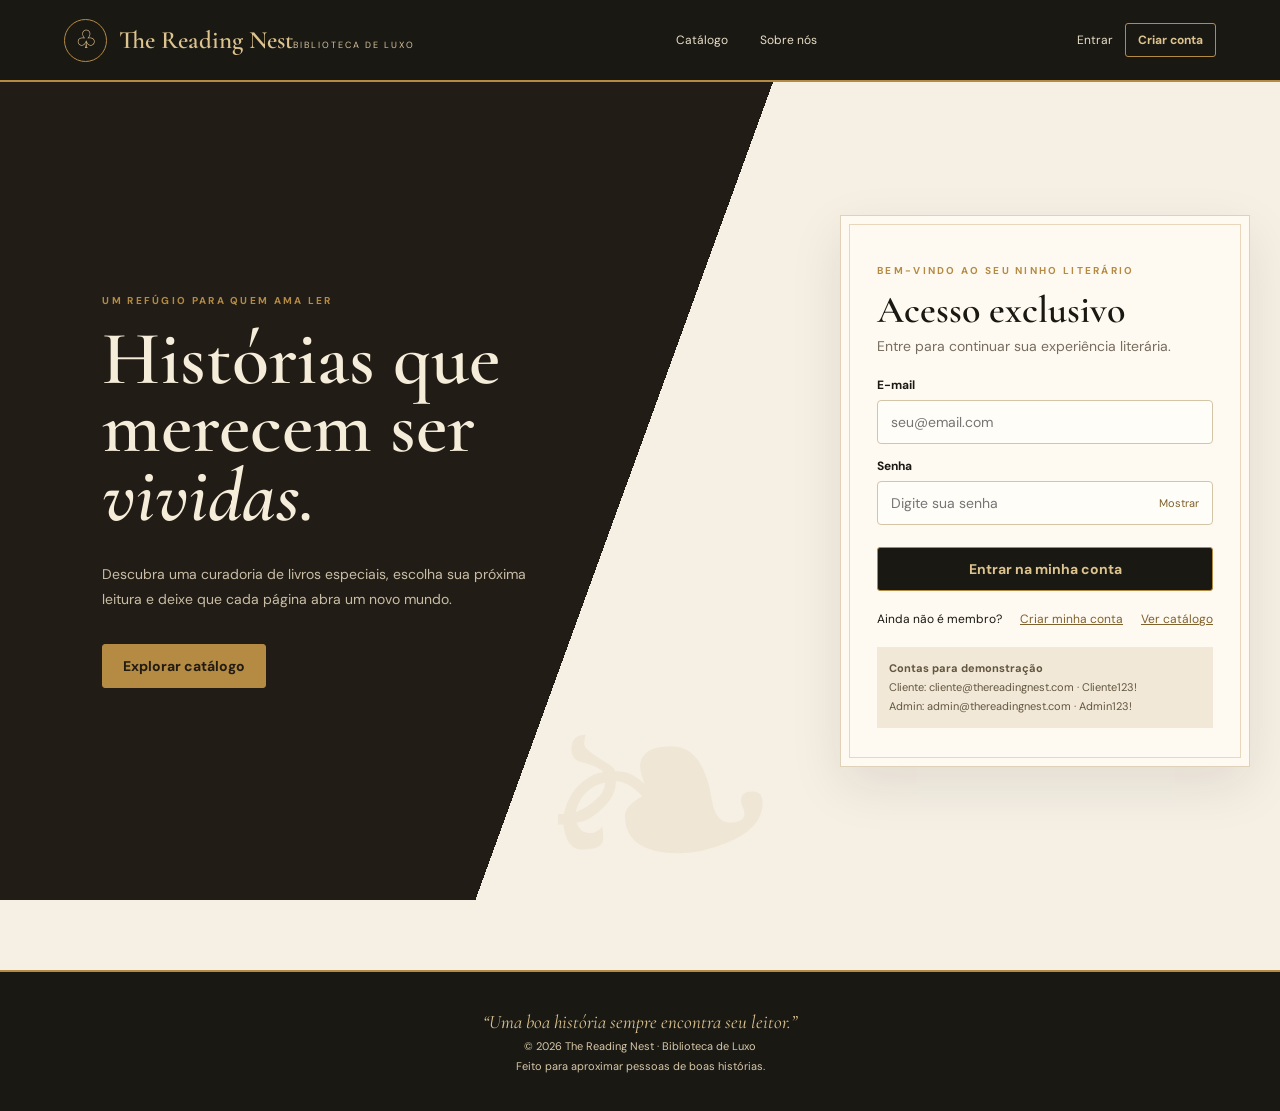
==== admin.html @ 0375adce "Front inicial do projeto" ====
<!doctype html>
<html lang="pt-BR">

<head>
    <meta charset="utf-8">
    <meta name="viewport" content="width=device-width,initial-scale=1">
    <title>Painel administrativo | The Reading Nest</title>
    <link rel="preconnect" href="https://fonts.googleapis.com">
    <link
        href="https://fonts.googleapis.com/css2?family=Cormorant+Garamond:wght@400;500;600;700&family=DM+Sans:wght@400;500;600;700&display=swap"
        rel="stylesheet">
    <link rel="stylesheet" href="css/style.css">
</head>

<body data-page="admin">
    <div id="app"></div>
    <script src="js/data.js"></script>
    <script src="js/app.js"></script>
</body>

</html>
---- css/style.css ----
:root{--ink:#191813;--ink2:#29261f;--paper:#f5efe4;--paper2:#fffaf1;--gold:#b58b43;--gold2:#ddc38e;--line:#dfd2b8;--muted:#766d60;--green:#52735b;--red:#a34d43;--shadow:0 18px 50px #30251518;--serif:'Cormorant Garamond',Georgia,serif;--sans:'DM Sans',Arial,sans-serif}*{box-sizing:border-box}html{scroll-behavior:smooth}body{margin:0;background:var(--paper);color:var(--ink);font-family:var(--sans);font-size:14px}a{color:inherit}button,input,select,textarea{font:inherit}button{cursor:pointer}.hidden{display:none!important}.muted{color:var(--muted)}.eyebrow{font-size:10px;letter-spacing:2.3px;text-transform:uppercase;color:var(--gold);font-weight:700}.serif{font-family:var(--serif)}.topbar{height:82px;background:var(--ink);color:#f7edda;display:flex;align-items:center;justify-content:space-between;padding:0 clamp(18px,5vw,76px);border-bottom:2px solid var(--gold);position:sticky;top:0;z-index:20}.brand{display:flex;align-items:center;gap:12px;text-decoration:none;color:var(--gold2)}.brand-mark{width:43px;height:43px;border:1px solid var(--gold);border-radius:50%;display:grid;place-items:center;font-family:var(--serif);font-size:25px}.brand-name{font-family:var(--serif);font-size:25px;line-height:1;font-weight:600}.brand-sub{font-size:9px;letter-spacing:2px;text-align:center;margin-top:4px;color:#d7c39d}.nav{display:flex;align-items:center;gap:clamp(12px,2.5vw,32px)}.nav a{font-size:12px;text-decoration:none;color:#e9dec8;transition:.2s}.nav a:hover,.nav a.active{color:var(--gold2)}.nav-actions{display:flex;align-items:center;gap:12px}.nav-icon{color:#e9dec8;text-decoration:none;font-size:12px}.menu-toggle{display:none;background:none;border:1px solid #786744;color:#fff;padding:8px 10px;border-radius:4px}.container{width:min(1160px,calc(100% - 40px));margin:auto}.page-head{padding:48px 0 25px}.page-head h1{font:600 clamp(36px,5vw,54px)/.98 var(--serif);margin:8px 0}.page-head p{color:var(--muted);max-width:600px;line-height:1.7}.btn{border:1px solid var(--gold);background:var(--ink);color:var(--gold2);padding:12px 20px;border-radius:3px;font-weight:700;text-decoration:none;display:inline-flex;justify-content:center;align-items:center;gap:8px;transition:.2s}.btn:hover{background:#342b1c;transform:translateY(-1px)}.btn-light{background:transparent;color:var(--ink);border-color:#b9a77f}.btn-light:hover{background:#eee3cf}.btn-small{padding:8px 12px;font-size:12px}.btn-danger{background:#873c34;border-color:#873c34;color:white}.btn-gold{background:var(--gold);color:#211b11;border-color:var(--gold)}.form-control{width:100%;border:1px solid #d4c5a7;background:#fffdf8;border-radius:4px;padding:12px 13px;outline:none;color:var(--ink)}.form-control:focus{border-color:var(--gold);box-shadow:0 0 0 3px #b58b431c}.field{display:grid;gap:7px;margin:14px 0}.field label{font-size:12px;font-weight:700}.form-row{display:grid;grid-template-columns:1fr 1fr;gap:14px}.notice{padding:12px 14px;background:#f0e7d5;border-left:3px solid var(--gold);color:#65563b;border-radius:2px;line-height:1.55;font-size:12px}.site-footer{background:var(--ink);color:#d8c8a9;margin-top:70px;padding:32px 20px;text-align:center;border-top:2px solid var(--gold)}.site-footer p{margin:6px;font-size:11px}.site-footer .tagline{font:italic 19px var(--serif);color:var(--gold2)}
/* login and registration */.auth-shell{min-height:calc(100vh - 82px);display:grid;grid-template-columns:minmax(0,1fr) minmax(360px,470px);background:linear-gradient(110deg,#211d16 0%,#211d16 49%,transparent 49%)}.auth-story{padding:clamp(35px,8vw,110px);display:flex;flex-direction:column;justify-content:center;color:#f5ecd9;position:relative;overflow:hidden}.auth-story:after{content:'❧';position:absolute;font:300px var(--serif);color:#b58b4318;right:3%;bottom:-90px}.auth-story h1{font:600 clamp(45px,6vw,76px)/.9 var(--serif);max-width:600px;margin:18px 0}.auth-story p{color:#c9bda5;max-width:440px;line-height:1.8}.auth-card-wrap{display:grid;place-items:center;padding:40px 25px}.auth-card{width:min(100%,410px);background:var(--paper2);padding:38px 36px;border:1px solid var(--line);box-shadow:var(--shadow);position:relative}.auth-card:before{content:'';position:absolute;inset:8px;border:1px solid #b58b4350;pointer-events:none}.auth-card>*{position:relative}.auth-card h2{font:600 38px var(--serif);margin:4px 0}.auth-card .intro{color:var(--muted);margin:0 0 22px}.auth-card .btn{width:100%;margin-top:8px}.auth-links{display:flex;justify-content:space-between;gap:12px;flex-wrap:wrap;margin-top:20px;font-size:12px}.auth-links a{color:#80602c}.demo-box{margin-top:20px;padding:12px;background:#f1e8d7;font-size:11px;line-height:1.7;color:#62553f}.password-box{position:relative}.password-box input{padding-right:56px}.password-toggle{position:absolute;right:8px;top:50%;transform:translateY(-50%);border:0;background:none;color:#80602c;font-size:11px}
/* hero */.hero{background:var(--ink);color:#f7efdf;min-height:450px;display:grid;grid-template-columns:1.15fr .85fr;align-items:center;padding:55px max(calc((100% - 1160px)/2),30px);position:relative;overflow:hidden}.hero:after{content:'THE READING NEST';position:absolute;right:-30px;bottom:-25px;font:700 clamp(55px,10vw,140px) var(--serif);letter-spacing:5px;color:#ffffff08;white-space:nowrap}.hero-copy{position:relative;z-index:1}.hero h1{font:600 clamp(48px,6.4vw,82px)/.88 var(--serif);max-width:660px;margin:18px 0}.hero p{color:#d0c3aa;line-height:1.8;max-width:470px}.hero-art{height:340px;display:flex;justify-content:center;align-items:center;position:relative;z-index:1}.hero-books{display:flex;align-items:end;gap:9px;transform:rotate(-4deg)}.book-cover{width:112px;height:230px;border:1px solid #d5bd84;box-shadow:12px 15px 25px #0008;display:flex;flex-direction:column;justify-content:space-between;padding:13px 10px;color:#f3e6c7;text-align:center;background:linear-gradient(145deg,#5b4932,#171713 75%);position:relative}.book-cover:nth-child(2){height:270px;width:132px;background:linear-gradient(145deg,#9c8555,#27251d 75%)}.book-cover:nth-child(3){height:245px;background:linear-gradient(145deg,#31453d,#111a16 75%)}.book-cover:before{content:'';position:absolute;inset:5px;border:1px solid #d4b97875}.book-cover small{font-size:7px;letter-spacing:2px}.book-cover strong{font:600 22px/1.05 var(--serif)}.book-cover span{font:10px var(--serif)}.section{padding:48px 0}.section-title{display:flex;align-items:end;justify-content:space-between;gap:20px;margin-bottom:22px}.section-title h2{font:600 38px var(--serif);margin:5px 0}.section-title p{margin:0;color:var(--muted)}.book-grid{display:grid;grid-template-columns:repeat(4,1fr);gap:18px}.book-card{background:#fffaf2;border:1px solid var(--line);padding:13px;transition:.22s;box-shadow:0 6px 18px #392b1410}.book-card:hover{transform:translateY(-4px);box-shadow:var(--shadow)}.cover-art{height:220px;display:grid;place-items:center;position:relative;overflow:hidden;background:linear-gradient(140deg,#5a4932,#191813);color:#f1e4c5;padding:20px;text-align:center}.cover-art:before{content:'';position:absolute;inset:8px;border:1px solid #d5bd846b}.cover-art:after{content:'✦';position:absolute;top:22px;font-size:20px;color:#d9c18c}.cover-art .cover-title{font:600 27px/1.02 var(--serif);max-width:150px;z-index:1}.cover-art .cover-author{position:absolute;bottom:25px;font:11px var(--serif);letter-spacing:1px}.cover-art.tone-1{background:linear-gradient(140deg,#263a34,#101b17)}.cover-art.tone-2{background:linear-gradient(140deg,#6e2f2b,#211312)}.cover-art.tone-3{background:linear-gradient(140deg,#374765,#151b2b)}.cover-art.tone-4{background:linear-gradient(140deg,#8a744c,#302516)}.book-info{padding:13px 2px 2px}.book-info h3{font:600 22px/1.05 var(--serif);margin:0 0 5px}.book-info p{font-size:11px;color:var(--muted);margin:0 0 11px}.book-meta{display:flex;justify-content:space-between;align-items:center;font-size:11px;border-top:1px solid #eee4d2;padding-top:10px}.book-meta strong{color:#80602c}.book-actions{display:flex;gap:7px;margin-top:11px}.book-actions .btn{flex:1}.pill{font-size:10px;padding:5px 8px;border-radius:30px;background:#eee5d5;color:#685638;display:inline-block}.categories{display:flex;gap:9px;flex-wrap:wrap}.category-chip{border:1px solid #cdbd9c;padding:9px 15px;background:#fff9ef;border-radius:30px;text-decoration:none;font-size:11px}.category-chip:hover,.category-chip.active{background:var(--ink);color:var(--gold2);border-color:var(--ink)}.catalog-layout{display:grid;grid-template-columns:220px 1fr;gap:28px}.filter-panel{background:#fffaf2;border:1px solid var(--line);padding:18px;height:max-content}.filter-panel h3{font:600 23px var(--serif);margin:0 0 15px}.filter-panel label{display:block;font-size:11px;font-weight:700;margin:14px 0 6px}.filter-panel select,.filter-panel input{width:100%}.catalog-toolbar{display:flex;gap:10px;justify-content:space-between;margin-bottom:16px}.catalog-toolbar input{max-width:330px}.empty-state{text-align:center;padding:50px 20px;color:var(--muted);background:#fffaf2;border:1px dashed var(--line)}
/* book detail, account, tables */.detail-layout{display:grid;grid-template-columns:330px 1fr;gap:48px;align-items:start;padding:35px 0 60px}.detail-cover .cover-art{height:440px}.detail-copy h1{font:600 52px/.95 var(--serif);margin:10px 0}.detail-copy .lead{color:var(--muted);line-height:1.8;max-width:650px}.detail-facts{display:grid;grid-template-columns:repeat(3,1fr);gap:12px;margin:25px 0}.fact{padding:14px;background:#fff9ef;border:1px solid var(--line)}.fact small{display:block;color:var(--muted);font-size:10px;margin-bottom:5px}.fact strong{font:600 20px var(--serif)}.dashboard-grid{display:grid;grid-template-columns:repeat(3,1fr);gap:16px;margin:25px 0}.stat-card{background:#fffaf2;border:1px solid var(--line);padding:19px}.stat-card small{color:var(--muted);font-size:11px}.stat-card strong{display:block;font:600 35px var(--serif);margin-top:7px}.panel{background:#fffaf2;border:1px solid var(--line);padding:22px;margin:18px 0}.panel h2,.panel h3{font:600 27px var(--serif);margin:0 0 15px}.table-wrap{overflow-x:auto}table{width:100%;border-collapse:collapse;min-width:620px}th,td{text-align:left;padding:12px 10px;border-bottom:1px solid #e9dfce;font-size:12px}th{font-size:10px;text-transform:uppercase;letter-spacing:1px;color:#786b54;background:#f6efe2}.status{font-size:10px;padding:5px 8px;border-radius:20px;background:#e6eee5;color:#45634a}.status.pending{background:#f5ebd7;color:#886b32}.status.cancelled{background:#f4e3df;color:#934c43}.profile-layout{display:grid;grid-template-columns:240px 1fr;gap:24px}.profile-menu{background:var(--ink);padding:20px;color:#f1e5ce;height:max-content}.profile-menu a{display:block;text-decoration:none;padding:12px 6px;border-bottom:1px solid #ffffff20;color:#e5d7bc;font-size:12px}.profile-menu a.active{color:var(--gold2)}.profile-summary{display:flex;gap:15px;align-items:center}.avatar{width:55px;height:55px;border-radius:50%;background:#e6d6b7;color:#47371e;display:grid;place-items:center;font:600 25px var(--serif)}.admin-shell{display:grid;grid-template-columns:225px 1fr;min-height:calc(100vh - 82px)}.admin-sidebar{background:var(--ink);padding:28px 18px;color:#e8ddc7}.admin-sidebar .eyebrow{padding:0 10px}.admin-sidebar a{display:block;text-decoration:none;color:#d6c8ac;padding:12px 10px;border-radius:3px;font-size:12px;margin:3px 0}.admin-sidebar a:hover,.admin-sidebar a.active{background:#ffffff12;color:var(--gold2)}.admin-main{padding:28px clamp(18px,4vw,48px);min-width:0}.admin-top{display:flex;justify-content:space-between;align-items:center;gap:15px}.admin-top h1{font:600 38px var(--serif);margin:0}.admin-stats{display:grid;grid-template-columns:repeat(4,1fr);gap:13px}.admin-stats .stat-card{background:var(--ink);color:#f5ead5;border-color:#51442d}.admin-stats .stat-card small{color:#cdbb96}.admin-stats .stat-card strong{color:var(--gold2)}.admin-actions{display:flex;gap:8px;flex-wrap:wrap}.modal-backdrop{position:fixed;inset:0;background:#17140fcc;display:grid;place-items:center;padding:20px;z-index:50}.modal{width:min(100%,520px);background:var(--paper2);padding:28px;border:1px solid var(--gold);max-height:90vh;overflow:auto}.modal-head{display:flex;justify-content:space-between;align-items:center}.modal-head h2{font:600 30px var(--serif);margin:0}.close-modal{border:0;background:none;font-size:24px}.toast{position:fixed;right:20px;bottom:20px;background:var(--ink);color:#f5ead5;padding:13px 18px;border-left:3px solid var(--gold);z-index:80;box-shadow:var(--shadow);max-width:min(360px,calc(100% - 40px))}.values-grid{display:grid;grid-template-columns:repeat(3,1fr);gap:16px}.value-card{background:#fffaf2;border:1px solid var(--line);padding:24px}.value-card .symbol{font:30px var(--serif);color:var(--gold)}.value-card h3{font:600 25px var(--serif);margin:8px 0}.value-card p{color:var(--muted);line-height:1.7;font-size:12px}
@media(max-width:900px){.nav{gap:12px}.nav a{font-size:11px}.book-grid{grid-template-columns:repeat(3,1fr)}.admin-stats{grid-template-columns:repeat(2,1fr)}.hero{padding-left:30px;padding-right:30px}.hero-art{transform:scale(.85)}}@media(max-width:700px){.topbar{height:72px}.menu-toggle{display:block}.nav{display:none;position:absolute;top:72px;left:0;right:0;background:var(--ink);padding:16px 22px 22px;flex-direction:column;align-items:flex-start;border-bottom:1px solid var(--gold)}.nav.open{display:flex}.nav-actions{margin-left:auto;margin-right:12px}.auth-shell{grid-template-columns:1fr;background:var(--ink)}.auth-story{padding:40px 28px 25px;min-height:280px}.auth-story h1{font-size:49px}.auth-card-wrap{padding:25px 18px 45px}.auth-card{padding:30px 25px}.hero{grid-template-columns:1fr;padding:48px 25px 25px}.hero-art{height:250px;transform:scale(.78);transform-origin:center top}.hero h1{font-size:57px}.container{width:min(100% - 30px,1160px)}.book-grid{grid-template-columns:repeat(2,1fr);gap:11px}.cover-art{height:190px}.catalog-layout{grid-template-columns:1fr}.filter-panel{order:1}.catalog-toolbar{flex-wrap:wrap}.catalog-toolbar input{max-width:none}.detail-layout{grid-template-columns:1fr;gap:25px}.detail-cover{max-width:270px;margin:auto;width:100%}.detail-cover .cover-art{height:350px}.detail-copy h1{font-size:43px}.dashboard-grid{grid-template-columns:1fr 1fr}.profile-layout{grid-template-columns:1fr}.profile-menu{display:flex;gap:8px;overflow:auto;padding:10px}.profile-menu a{white-space:nowrap;border:0}.admin-shell{grid-template-columns:1fr}.admin-sidebar{display:flex;overflow:auto;gap:5px;padding:8px}.admin-sidebar .eyebrow{display:none}.admin-sidebar a{white-space:nowrap;padding:10px}.admin-main{padding:22px 15px}.admin-stats{grid-template-columns:1fr 1fr}.admin-top{align-items:flex-start;flex-direction:column}.values-grid{grid-template-columns:1fr}.form-row{grid-template-columns:1fr}.page-head{padding-top:32px}.section-title{align-items:flex-start;flex-direction:column}.site-footer{margin-top:45px}}@media(max-width:390px){.book-grid{grid-template-columns:1fr 1fr}.cover-art{height:160px}.cover-art .cover-title{font-size:22px}.admin-stats{grid-template-columns:1fr 1fr}.stat-card strong{font-size:28px}}
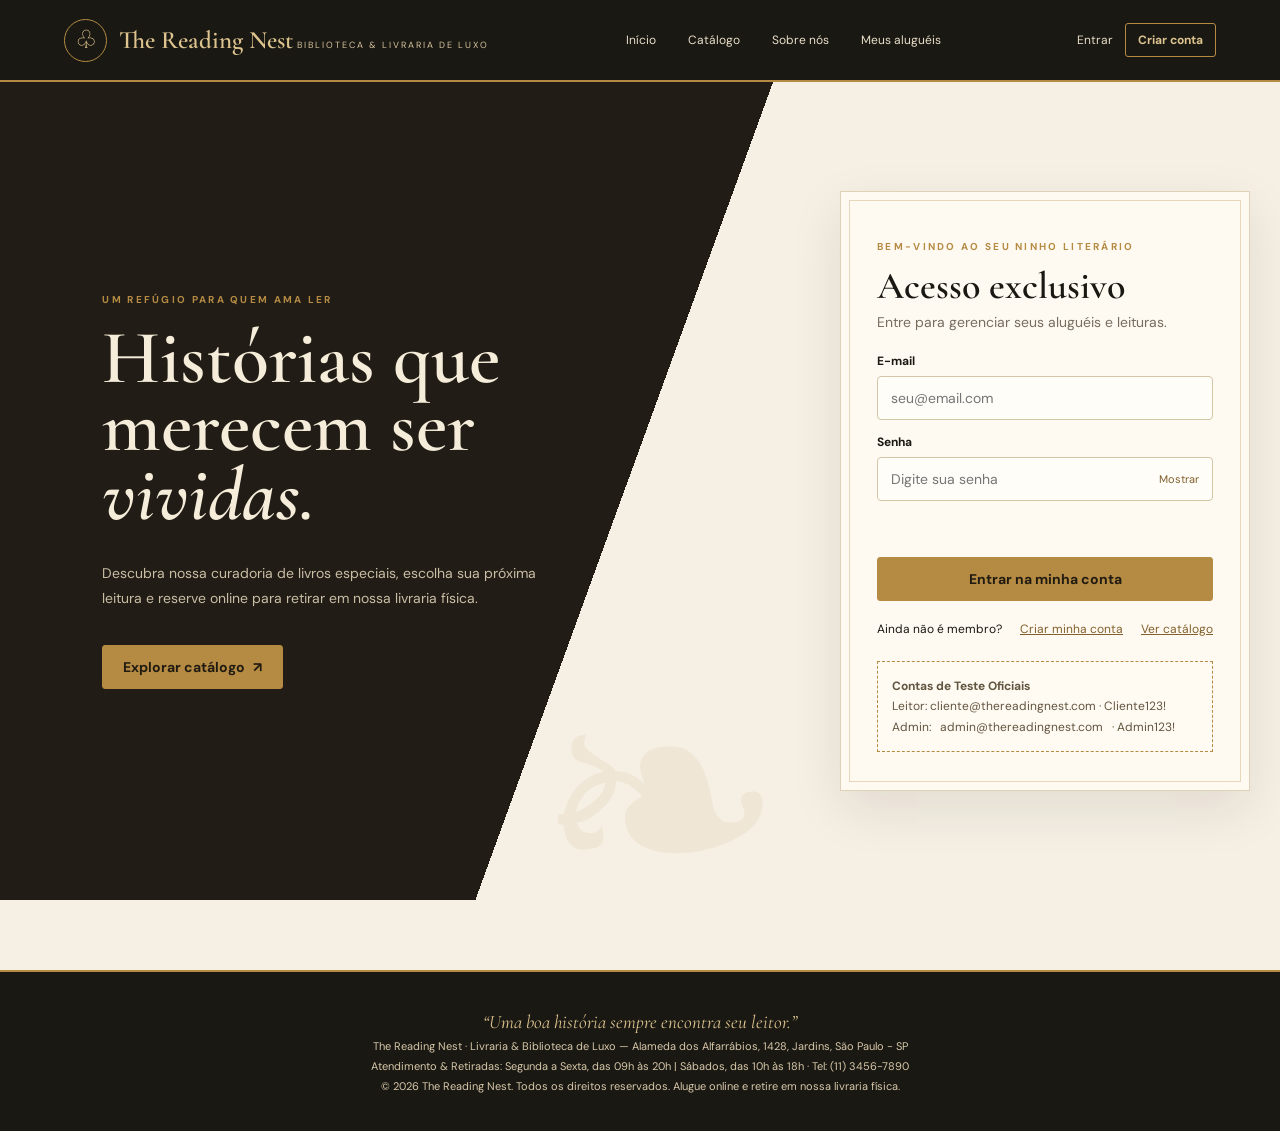
==== commit 88bb0459: "port pra celular" ====
--- a/admin.html
+++ b/admin.html
@@ -4,6 +4,7 @@
 <head>
     <meta charset="utf-8">
     <meta name="viewport" content="width=device-width,initial-scale=1">
+    <meta name="viewport" content="width=device-width, initial-scale=1.0">
     <title>Painel administrativo | The Reading Nest</title>
     <link rel="preconnect" href="https://fonts.googleapis.com">
     <link
--- a/css/style.css
+++ b/css/style.css
@@ -1,5 +1,1325 @@
-:root{--ink:#191813;--ink2:#29261f;--paper:#f5efe4;--paper2:#fffaf1;--gold:#b58b43;--gold2:#ddc38e;--line:#dfd2b8;--muted:#766d60;--green:#52735b;--red:#a34d43;--shadow:0 18px 50px #30251518;--serif:'Cormorant Garamond',Georgia,serif;--sans:'DM Sans',Arial,sans-serif}*{box-sizing:border-box}html{scroll-behavior:smooth}body{margin:0;background:var(--paper);color:var(--ink);font-family:var(--sans);font-size:14px}a{color:inherit}button,input,select,textarea{font:inherit}button{cursor:pointer}.hidden{display:none!important}.muted{color:var(--muted)}.eyebrow{font-size:10px;letter-spacing:2.3px;text-transform:uppercase;color:var(--gold);font-weight:700}.serif{font-family:var(--serif)}.topbar{height:82px;background:var(--ink);color:#f7edda;display:flex;align-items:center;justify-content:space-between;padding:0 clamp(18px,5vw,76px);border-bottom:2px solid var(--gold);position:sticky;top:0;z-index:20}.brand{display:flex;align-items:center;gap:12px;text-decoration:none;color:var(--gold2)}.brand-mark{width:43px;height:43px;border:1px solid var(--gold);border-radius:50%;display:grid;place-items:center;font-family:var(--serif);font-size:25px}.brand-name{font-family:var(--serif);font-size:25px;line-height:1;font-weight:600}.brand-sub{font-size:9px;letter-spacing:2px;text-align:center;margin-top:4px;color:#d7c39d}.nav{display:flex;align-items:center;gap:clamp(12px,2.5vw,32px)}.nav a{font-size:12px;text-decoration:none;color:#e9dec8;transition:.2s}.nav a:hover,.nav a.active{color:var(--gold2)}.nav-actions{display:flex;align-items:center;gap:12px}.nav-icon{color:#e9dec8;text-decoration:none;font-size:12px}.menu-toggle{display:none;background:none;border:1px solid #786744;color:#fff;padding:8px 10px;border-radius:4px}.container{width:min(1160px,calc(100% - 40px));margin:auto}.page-head{padding:48px 0 25px}.page-head h1{font:600 clamp(36px,5vw,54px)/.98 var(--serif);margin:8px 0}.page-head p{color:var(--muted);max-width:600px;line-height:1.7}.btn{border:1px solid var(--gold);background:var(--ink);color:var(--gold2);padding:12px 20px;border-radius:3px;font-weight:700;text-decoration:none;display:inline-flex;justify-content:center;align-items:center;gap:8px;transition:.2s}.btn:hover{background:#342b1c;transform:translateY(-1px)}.btn-light{background:transparent;color:var(--ink);border-color:#b9a77f}.btn-light:hover{background:#eee3cf}.btn-small{padding:8px 12px;font-size:12px}.btn-danger{background:#873c34;border-color:#873c34;color:white}.btn-gold{background:var(--gold);color:#211b11;border-color:var(--gold)}.form-control{width:100%;border:1px solid #d4c5a7;background:#fffdf8;border-radius:4px;padding:12px 13px;outline:none;color:var(--ink)}.form-control:focus{border-color:var(--gold);box-shadow:0 0 0 3px #b58b431c}.field{display:grid;gap:7px;margin:14px 0}.field label{font-size:12px;font-weight:700}.form-row{display:grid;grid-template-columns:1fr 1fr;gap:14px}.notice{padding:12px 14px;background:#f0e7d5;border-left:3px solid var(--gold);color:#65563b;border-radius:2px;line-height:1.55;font-size:12px}.site-footer{background:var(--ink);color:#d8c8a9;margin-top:70px;padding:32px 20px;text-align:center;border-top:2px solid var(--gold)}.site-footer p{margin:6px;font-size:11px}.site-footer .tagline{font:italic 19px var(--serif);color:var(--gold2)}
-/* login and registration */.auth-shell{min-height:calc(100vh - 82px);display:grid;grid-template-columns:minmax(0,1fr) minmax(360px,470px);background:linear-gradient(110deg,#211d16 0%,#211d16 49%,transparent 49%)}.auth-story{padding:clamp(35px,8vw,110px);display:flex;flex-direction:column;justify-content:center;color:#f5ecd9;position:relative;overflow:hidden}.auth-story:after{content:'❧';position:absolute;font:300px var(--serif);color:#b58b4318;right:3%;bottom:-90px}.auth-story h1{font:600 clamp(45px,6vw,76px)/.9 var(--serif);max-width:600px;margin:18px 0}.auth-story p{color:#c9bda5;max-width:440px;line-height:1.8}.auth-card-wrap{display:grid;place-items:center;padding:40px 25px}.auth-card{width:min(100%,410px);background:var(--paper2);padding:38px 36px;border:1px solid var(--line);box-shadow:var(--shadow);position:relative}.auth-card:before{content:'';position:absolute;inset:8px;border:1px solid #b58b4350;pointer-events:none}.auth-card>*{position:relative}.auth-card h2{font:600 38px var(--serif);margin:4px 0}.auth-card .intro{color:var(--muted);margin:0 0 22px}.auth-card .btn{width:100%;margin-top:8px}.auth-links{display:flex;justify-content:space-between;gap:12px;flex-wrap:wrap;margin-top:20px;font-size:12px}.auth-links a{color:#80602c}.demo-box{margin-top:20px;padding:12px;background:#f1e8d7;font-size:11px;line-height:1.7;color:#62553f}.password-box{position:relative}.password-box input{padding-right:56px}.password-toggle{position:absolute;right:8px;top:50%;transform:translateY(-50%);border:0;background:none;color:#80602c;font-size:11px}
-/* hero */.hero{background:var(--ink);color:#f7efdf;min-height:450px;display:grid;grid-template-columns:1.15fr .85fr;align-items:center;padding:55px max(calc((100% - 1160px)/2),30px);position:relative;overflow:hidden}.hero:after{content:'THE READING NEST';position:absolute;right:-30px;bottom:-25px;font:700 clamp(55px,10vw,140px) var(--serif);letter-spacing:5px;color:#ffffff08;white-space:nowrap}.hero-copy{position:relative;z-index:1}.hero h1{font:600 clamp(48px,6.4vw,82px)/.88 var(--serif);max-width:660px;margin:18px 0}.hero p{color:#d0c3aa;line-height:1.8;max-width:470px}.hero-art{height:340px;display:flex;justify-content:center;align-items:center;position:relative;z-index:1}.hero-books{display:flex;align-items:end;gap:9px;transform:rotate(-4deg)}.book-cover{width:112px;height:230px;border:1px solid #d5bd84;box-shadow:12px 15px 25px #0008;display:flex;flex-direction:column;justify-content:space-between;padding:13px 10px;color:#f3e6c7;text-align:center;background:linear-gradient(145deg,#5b4932,#171713 75%);position:relative}.book-cover:nth-child(2){height:270px;width:132px;background:linear-gradient(145deg,#9c8555,#27251d 75%)}.book-cover:nth-child(3){height:245px;background:linear-gradient(145deg,#31453d,#111a16 75%)}.book-cover:before{content:'';position:absolute;inset:5px;border:1px solid #d4b97875}.book-cover small{font-size:7px;letter-spacing:2px}.book-cover strong{font:600 22px/1.05 var(--serif)}.book-cover span{font:10px var(--serif)}.section{padding:48px 0}.section-title{display:flex;align-items:end;justify-content:space-between;gap:20px;margin-bottom:22px}.section-title h2{font:600 38px var(--serif);margin:5px 0}.section-title p{margin:0;color:var(--muted)}.book-grid{display:grid;grid-template-columns:repeat(4,1fr);gap:18px}.book-card{background:#fffaf2;border:1px solid var(--line);padding:13px;transition:.22s;box-shadow:0 6px 18px #392b1410}.book-card:hover{transform:translateY(-4px);box-shadow:var(--shadow)}.cover-art{height:220px;display:grid;place-items:center;position:relative;overflow:hidden;background:linear-gradient(140deg,#5a4932,#191813);color:#f1e4c5;padding:20px;text-align:center}.cover-art:before{content:'';position:absolute;inset:8px;border:1px solid #d5bd846b}.cover-art:after{content:'✦';position:absolute;top:22px;font-size:20px;color:#d9c18c}.cover-art .cover-title{font:600 27px/1.02 var(--serif);max-width:150px;z-index:1}.cover-art .cover-author{position:absolute;bottom:25px;font:11px var(--serif);letter-spacing:1px}.cover-art.tone-1{background:linear-gradient(140deg,#263a34,#101b17)}.cover-art.tone-2{background:linear-gradient(140deg,#6e2f2b,#211312)}.cover-art.tone-3{background:linear-gradient(140deg,#374765,#151b2b)}.cover-art.tone-4{background:linear-gradient(140deg,#8a744c,#302516)}.book-info{padding:13px 2px 2px}.book-info h3{font:600 22px/1.05 var(--serif);margin:0 0 5px}.book-info p{font-size:11px;color:var(--muted);margin:0 0 11px}.book-meta{display:flex;justify-content:space-between;align-items:center;font-size:11px;border-top:1px solid #eee4d2;padding-top:10px}.book-meta strong{color:#80602c}.book-actions{display:flex;gap:7px;margin-top:11px}.book-actions .btn{flex:1}.pill{font-size:10px;padding:5px 8px;border-radius:30px;background:#eee5d5;color:#685638;display:inline-block}.categories{display:flex;gap:9px;flex-wrap:wrap}.category-chip{border:1px solid #cdbd9c;padding:9px 15px;background:#fff9ef;border-radius:30px;text-decoration:none;font-size:11px}.category-chip:hover,.category-chip.active{background:var(--ink);color:var(--gold2);border-color:var(--ink)}.catalog-layout{display:grid;grid-template-columns:220px 1fr;gap:28px}.filter-panel{background:#fffaf2;border:1px solid var(--line);padding:18px;height:max-content}.filter-panel h3{font:600 23px var(--serif);margin:0 0 15px}.filter-panel label{display:block;font-size:11px;font-weight:700;margin:14px 0 6px}.filter-panel select,.filter-panel input{width:100%}.catalog-toolbar{display:flex;gap:10px;justify-content:space-between;margin-bottom:16px}.catalog-toolbar input{max-width:330px}.empty-state{text-align:center;padding:50px 20px;color:var(--muted);background:#fffaf2;border:1px dashed var(--line)}
-/* book detail, account, tables */.detail-layout{display:grid;grid-template-columns:330px 1fr;gap:48px;align-items:start;padding:35px 0 60px}.detail-cover .cover-art{height:440px}.detail-copy h1{font:600 52px/.95 var(--serif);margin:10px 0}.detail-copy .lead{color:var(--muted);line-height:1.8;max-width:650px}.detail-facts{display:grid;grid-template-columns:repeat(3,1fr);gap:12px;margin:25px 0}.fact{padding:14px;background:#fff9ef;border:1px solid var(--line)}.fact small{display:block;color:var(--muted);font-size:10px;margin-bottom:5px}.fact strong{font:600 20px var(--serif)}.dashboard-grid{display:grid;grid-template-columns:repeat(3,1fr);gap:16px;margin:25px 0}.stat-card{background:#fffaf2;border:1px solid var(--line);padding:19px}.stat-card small{color:var(--muted);font-size:11px}.stat-card strong{display:block;font:600 35px var(--serif);margin-top:7px}.panel{background:#fffaf2;border:1px solid var(--line);padding:22px;margin:18px 0}.panel h2,.panel h3{font:600 27px var(--serif);margin:0 0 15px}.table-wrap{overflow-x:auto}table{width:100%;border-collapse:collapse;min-width:620px}th,td{text-align:left;padding:12px 10px;border-bottom:1px solid #e9dfce;font-size:12px}th{font-size:10px;text-transform:uppercase;letter-spacing:1px;color:#786b54;background:#f6efe2}.status{font-size:10px;padding:5px 8px;border-radius:20px;background:#e6eee5;color:#45634a}.status.pending{background:#f5ebd7;color:#886b32}.status.cancelled{background:#f4e3df;color:#934c43}.profile-layout{display:grid;grid-template-columns:240px 1fr;gap:24px}.profile-menu{background:var(--ink);padding:20px;color:#f1e5ce;height:max-content}.profile-menu a{display:block;text-decoration:none;padding:12px 6px;border-bottom:1px solid #ffffff20;color:#e5d7bc;font-size:12px}.profile-menu a.active{color:var(--gold2)}.profile-summary{display:flex;gap:15px;align-items:center}.avatar{width:55px;height:55px;border-radius:50%;background:#e6d6b7;color:#47371e;display:grid;place-items:center;font:600 25px var(--serif)}.admin-shell{display:grid;grid-template-columns:225px 1fr;min-height:calc(100vh - 82px)}.admin-sidebar{background:var(--ink);padding:28px 18px;color:#e8ddc7}.admin-sidebar .eyebrow{padding:0 10px}.admin-sidebar a{display:block;text-decoration:none;color:#d6c8ac;padding:12px 10px;border-radius:3px;font-size:12px;margin:3px 0}.admin-sidebar a:hover,.admin-sidebar a.active{background:#ffffff12;color:var(--gold2)}.admin-main{padding:28px clamp(18px,4vw,48px);min-width:0}.admin-top{display:flex;justify-content:space-between;align-items:center;gap:15px}.admin-top h1{font:600 38px var(--serif);margin:0}.admin-stats{display:grid;grid-template-columns:repeat(4,1fr);gap:13px}.admin-stats .stat-card{background:var(--ink);color:#f5ead5;border-color:#51442d}.admin-stats .stat-card small{color:#cdbb96}.admin-stats .stat-card strong{color:var(--gold2)}.admin-actions{display:flex;gap:8px;flex-wrap:wrap}.modal-backdrop{position:fixed;inset:0;background:#17140fcc;display:grid;place-items:center;padding:20px;z-index:50}.modal{width:min(100%,520px);background:var(--paper2);padding:28px;border:1px solid var(--gold);max-height:90vh;overflow:auto}.modal-head{display:flex;justify-content:space-between;align-items:center}.modal-head h2{font:600 30px var(--serif);margin:0}.close-modal{border:0;background:none;font-size:24px}.toast{position:fixed;right:20px;bottom:20px;background:var(--ink);color:#f5ead5;padding:13px 18px;border-left:3px solid var(--gold);z-index:80;box-shadow:var(--shadow);max-width:min(360px,calc(100% - 40px))}.values-grid{display:grid;grid-template-columns:repeat(3,1fr);gap:16px}.value-card{background:#fffaf2;border:1px solid var(--line);padding:24px}.value-card .symbol{font:30px var(--serif);color:var(--gold)}.value-card h3{font:600 25px var(--serif);margin:8px 0}.value-card p{color:var(--muted);line-height:1.7;font-size:12px}
-@media(max-width:900px){.nav{gap:12px}.nav a{font-size:11px}.book-grid{grid-template-columns:repeat(3,1fr)}.admin-stats{grid-template-columns:repeat(2,1fr)}.hero{padding-left:30px;padding-right:30px}.hero-art{transform:scale(.85)}}@media(max-width:700px){.topbar{height:72px}.menu-toggle{display:block}.nav{display:none;position:absolute;top:72px;left:0;right:0;background:var(--ink);padding:16px 22px 22px;flex-direction:column;align-items:flex-start;border-bottom:1px solid var(--gold)}.nav.open{display:flex}.nav-actions{margin-left:auto;margin-right:12px}.auth-shell{grid-template-columns:1fr;background:var(--ink)}.auth-story{padding:40px 28px 25px;min-height:280px}.auth-story h1{font-size:49px}.auth-card-wrap{padding:25px 18px 45px}.auth-card{padding:30px 25px}.hero{grid-template-columns:1fr;padding:48px 25px 25px}.hero-art{height:250px;transform:scale(.78);transform-origin:center top}.hero h1{font-size:57px}.container{width:min(100% - 30px,1160px)}.book-grid{grid-template-columns:repeat(2,1fr);gap:11px}.cover-art{height:190px}.catalog-layout{grid-template-columns:1fr}.filter-panel{order:1}.catalog-toolbar{flex-wrap:wrap}.catalog-toolbar input{max-width:none}.detail-layout{grid-template-columns:1fr;gap:25px}.detail-cover{max-width:270px;margin:auto;width:100%}.detail-cover .cover-art{height:350px}.detail-copy h1{font-size:43px}.dashboard-grid{grid-template-columns:1fr 1fr}.profile-layout{grid-template-columns:1fr}.profile-menu{display:flex;gap:8px;overflow:auto;padding:10px}.profile-menu a{white-space:nowrap;border:0}.admin-shell{grid-template-columns:1fr}.admin-sidebar{display:flex;overflow:auto;gap:5px;padding:8px}.admin-sidebar .eyebrow{display:none}.admin-sidebar a{white-space:nowrap;padding:10px}.admin-main{padding:22px 15px}.admin-stats{grid-template-columns:1fr 1fr}.admin-top{align-items:flex-start;flex-direction:column}.values-grid{grid-template-columns:1fr}.form-row{grid-template-columns:1fr}.page-head{padding-top:32px}.section-title{align-items:flex-start;flex-direction:column}.site-footer{margin-top:45px}}@media(max-width:390px){.book-grid{grid-template-columns:1fr 1fr}.cover-art{height:160px}.cover-art .cover-title{font-size:22px}.admin-stats{grid-template-columns:1fr 1fr}.stat-card strong{font-size:28px}}
+:root {
+    --ink: #191813;
+    --ink2: #29261f;
+    --paper: #f5efe4;
+    --paper2: #fffaf1;
+    --gold: #b58b43;
+    --gold2: #ddc38e;
+    --line: #dfd2b8;
+    --muted: #766d60;
+    --green: #52735b;
+    --red: #a34d43;
+    --shadow: 0 18px 50px #30251518;
+    --serif: 'Cormorant Garamond', Georgia, serif;
+    --sans: 'DM Sans', Arial, sans-serif
+}
+
+* {
+    box-sizing: border-box
+}
+
+html {
+    scroll-behavior: smooth
+}
+
+body {
+    margin: 0;
+    background: var(--paper);
+    color: var(--ink);
+    font-family: var(--sans);
+    font-size: 14px
+}
+
+a {
+    color: inherit
+}
+
+button,
+input,
+select,
+textarea {
+    font: inherit
+}
+
+button {
+    cursor: pointer
+}
+
+.hidden {
+    display: none !important
+}
+
+.muted {
+    color: var(--muted)
+}
+
+.eyebrow {
+    font-size: 10px;
+    letter-spacing: 2.3px;
+    text-transform: uppercase;
+    color: var(--gold);
+    font-weight: 700
+}
+
+.serif {
+    font-family: var(--serif)
+}
+
+.topbar {
+    height: 82px;
+    background: var(--ink);
+    color: #f7edda;
+    display: flex;
+    align-items: center;
+    justify-content: space-between;
+    padding: 0 clamp(18px, 5vw, 76px);
+    border-bottom: 2px solid var(--gold);
+    position: sticky;
+    top: 0;
+    z-index: 20
+}
+
+.brand {
+    display: flex;
+    align-items: center;
+    gap: 12px;
+    text-decoration: none;
+    color: var(--gold2)
+}
+
+.brand-mark {
+    width: 43px;
+    height: 43px;
+    border: 1px solid var(--gold);
+    border-radius: 50%;
+    display: grid;
+    place-items: center;
+    font-family: var(--serif);
+    font-size: 25px
+}
+
+.brand-name {
+    font-family: var(--serif);
+    font-size: 25px;
+    line-height: 1;
+    font-weight: 600
+}
+
+.brand-sub {
+    font-size: 9px;
+    letter-spacing: 2px;
+    text-align: center;
+    margin-top: 4px;
+    color: #d7c39d
+}
+
+.nav {
+    display: flex;
+    align-items: center;
+    gap: clamp(12px, 2.5vw, 32px)
+}
+
+.nav a {
+    font-size: 12px;
+    text-decoration: none;
+    color: #e9dec8;
+    transition: .2s
+}
+
+.nav a:hover,
+.nav a.active {
+    color: var(--gold2)
+}
+
+.nav-actions {
+    display: flex;
+    align-items: center;
+    gap: 12px
+}
+
+.nav-icon {
+    color: #e9dec8;
+    text-decoration: none;
+    font-size: 12px
+}
+
+.menu-toggle {
+    display: none;
+    background: none;
+    border: 1px solid #786744;
+    color: #fff;
+    padding: 8px 10px;
+    border-radius: 4px
+}
+
+.container {
+    width: min(1160px, calc(100% - 40px));
+    margin: auto
+}
+
+.page-head {
+    padding: 48px 0 25px
+}
+
+.page-head h1 {
+    font: 600 clamp(36px, 5vw, 54px)/.98 var(--serif);
+    margin: 8px 0
+}
+
+.page-head p {
+    color: var(--muted);
+    max-width: 600px;
+    line-height: 1.7
+}
+
+.btn {
+    border: 1px solid var(--gold);
+    background: var(--ink);
+    color: var(--gold2);
+    padding: 12px 20px;
+    border-radius: 3px;
+    font-weight: 700;
+    text-decoration: none;
+    display: inline-flex;
+    justify-content: center;
+    align-items: center;
+    gap: 8px;
+    transition: .2s
+}
+
+.btn:hover {
+    background: #342b1c;
+    transform: translateY(-1px)
+}
+
+.btn-light {
+    background: transparent;
+    color: var(--ink);
+    border-color: #b9a77f
+}
+
+.btn-light:hover {
+    background: #eee3cf
+}
+
+.nav-actions [data-action="logout"] {
+    background: var(--gold2);
+    color: #685638;
+    border-color: var(--gold2)
+}
+
+.nav-actions [data-action="logout"]:hover {
+    background: #e9dec8;
+    border-color: #e9dec8
+}
+
+.btn-small {
+    padding: 8px 12px;
+    font-size: 12px
+}
+
+.btn-danger {
+    background: #873c34;
+    border-color: #873c34;
+    color: white
+}
+
+.btn-gold {
+    background: var(--gold);
+    color: #211b11;
+    border-color: var(--gold)
+}
+
+.form-control {
+    width: 100%;
+    border: 1px solid #d4c5a7;
+    background: #fffdf8;
+    border-radius: 4px;
+    padding: 12px 13px;
+    outline: none;
+    color: var(--ink)
+}
+
+.form-control:focus {
+    border-color: var(--gold);
+    box-shadow: 0 0 0 3px #b58b431c
+}
+
+.field {
+    display: grid;
+    gap: 7px;
+    margin: 14px 0
+}
+
+.field label {
+    font-size: 12px;
+    font-weight: 700
+}
+
+.form-row {
+    display: grid;
+    grid-template-columns: 1fr 1fr;
+    gap: 14px
+}
+
+.notice {
+    padding: 12px 14px;
+    background: #f0e7d5;
+    border-left: 3px solid var(--gold);
+    color: #65563b;
+    border-radius: 2px;
+    line-height: 1.55;
+    font-size: 12px
+}
+
+.site-footer {
+    background: var(--ink);
+    color: #d8c8a9;
+    margin-top: 70px;
+    padding: 32px 20px;
+    text-align: center;
+    border-top: 2px solid var(--gold)
+}
+
+.site-footer p {
+    margin: 6px;
+    font-size: 11px
+}
+
+.site-footer .tagline {
+    font: italic 19px var(--serif);
+    color: var(--gold2)
+}
+
+/* login and registration */
+.auth-shell {
+    min-height: calc(100vh - 82px);
+    display: grid;
+    grid-template-columns: minmax(0, 1fr) minmax(360px, 470px);
+    background: linear-gradient(110deg, #211d16 0%, #211d16 49%, transparent 49%)
+}
+
+.auth-story {
+    padding: clamp(35px, 8vw, 110px);
+    display: flex;
+    flex-direction: column;
+    justify-content: center;
+    color: #f5ecd9;
+    position: relative;
+    overflow: hidden
+}
+
+.auth-story:after {
+    content: '❧';
+    position: absolute;
+    font: 300px var(--serif);
+    color: #b58b4318;
+    right: 3%;
+    bottom: -90px
+}
+
+.auth-story h1 {
+    font: 600 clamp(45px, 6vw, 76px)/.9 var(--serif);
+    max-width: 600px;
+    margin: 18px 0
+}
+
+.auth-story p {
+    color: #c9bda5;
+    max-width: 440px;
+    line-height: 1.8
+}
+
+.auth-card-wrap {
+    display: grid;
+    place-items: center;
+    padding: 40px 25px
+}
+
+.auth-card {
+    width: min(100%, 410px);
+    background: var(--paper2);
+    padding: 38px 36px;
+    border: 1px solid var(--line);
+    box-shadow: var(--shadow);
+    position: relative
+}
+
+.auth-card:before {
+    content: '';
+    position: absolute;
+    inset: 8px;
+    border: 1px solid #b58b4350;
+    pointer-events: none
+}
+
+.auth-card>* {
+    position: relative
+}
+
+.auth-card h2 {
+    font: 600 38px var(--serif);
+    margin: 4px 0
+}
+
+.auth-card .intro {
+    color: var(--muted);
+    margin: 0 0 22px
+}
+
+.auth-card .btn {
+    width: 100%;
+    margin-top: 8px
+}
+
+.auth-links {
+    display: flex;
+    justify-content: space-between;
+    gap: 12px;
+    flex-wrap: wrap;
+    margin-top: 20px;
+    font-size: 12px
+}
+
+.auth-links a {
+    color: #80602c
+}
+
+.demo-box {
+    margin-top: 20px;
+    padding: 12px;
+    background: #f1e8d7;
+    font-size: 11px;
+    line-height: 1.7;
+    color: #62553f
+}
+
+.password-box {
+    position: relative
+}
+
+.password-box input {
+    padding-right: 56px
+}
+
+.password-toggle {
+    position: absolute;
+    right: 8px;
+    top: 50%;
+    transform: translateY(-50%);
+    border: 0;
+    background: none;
+    color: #80602c;
+    font-size: 11px
+}
+
+/* hero */
+.hero {
+    background: var(--ink);
+    color: #f7efdf;
+    min-height: 450px;
+    display: grid;
+    grid-template-columns: 1.15fr .85fr;
+    align-items: center;
+    padding: 55px max(calc((100% - 1160px)/2), 30px);
+    position: relative;
+    overflow: hidden
+}
+
+.hero:after {
+    content: 'THE READING NEST';
+    position: absolute;
+    right: -30px;
+    bottom: -25px;
+    font: 700 clamp(55px, 10vw, 140px) var(--serif);
+    letter-spacing: 5px;
+    color: #ffffff08;
+    white-space: nowrap
+}
+
+.hero-copy {
+    position: relative;
+    z-index: 1
+}
+
+.hero h1 {
+    font: 600 clamp(48px, 6.4vw, 82px)/.88 var(--serif);
+    max-width: 660px;
+    margin: 18px 0
+}
+
+.hero p {
+    color: #d0c3aa;
+    line-height: 1.8;
+    max-width: 470px
+}
+
+.hero-art {
+    height: 340px;
+    display: flex;
+    justify-content: center;
+    align-items: center;
+    position: relative;
+    z-index: 1
+}
+
+.hero-books {
+    display: flex;
+    align-items: end;
+    gap: 9px;
+    transform: rotate(-4deg)
+}
+
+.book-cover {
+    width: 112px;
+    height: 230px;
+    border: 1px solid #d5bd84;
+    box-shadow: 12px 15px 25px #0008;
+    display: flex;
+    flex-direction: column;
+    justify-content: space-between;
+    padding: 13px 10px;
+    color: #f3e6c7;
+    text-align: center;
+    background: linear-gradient(145deg, #5b4932, #171713 75%);
+    position: relative
+}
+
+.book-cover:nth-child(2) {
+    height: 270px;
+    width: 132px;
+    background: linear-gradient(145deg, #9c8555, #27251d 75%)
+}
+
+.book-cover:nth-child(3) {
+    height: 245px;
+    background: linear-gradient(145deg, #31453d, #111a16 75%)
+}
+
+.book-cover:before {
+    content: '';
+    position: absolute;
+    inset: 5px;
+    border: 1px solid #d4b97875
+}
+
+.book-cover small {
+    font-size: 7px;
+    letter-spacing: 2px
+}
+
+.book-cover strong {
+    font: 600 22px/1.05 var(--serif)
+}
+
+.book-cover span {
+    font: 10px var(--serif)
+}
+
+.section {
+    padding: 48px 0
+}
+
+.section-title {
+    display: flex;
+    align-items: end;
+    justify-content: space-between;
+    gap: 20px;
+    margin-bottom: 22px
+}
+
+.section-title h2 {
+    font: 600 38px var(--serif);
+    margin: 5px 0
+}
+
+.section-title p {
+    margin: 0;
+    color: var(--muted)
+}
+
+.book-grid {
+    display: grid;
+    grid-template-columns: repeat(4, 1fr);
+    gap: 18px
+}
+
+.book-card {
+    background: #fffaf2;
+    border: 1px solid var(--line);
+    padding: 13px;
+    transition: .22s;
+    box-shadow: 0 6px 18px #392b1410
+}
+
+.book-card:hover {
+    transform: translateY(-4px);
+    box-shadow: var(--shadow)
+}
+
+.cover-art {
+    height: 220px;
+    display: grid;
+    place-items: center;
+    position: relative;
+    overflow: hidden;
+    background: linear-gradient(140deg, #5a4932, #191813);
+    color: #f1e4c5;
+    padding: 20px;
+    text-align: center
+}
+
+.cover-art:before {
+    content: '';
+    position: absolute;
+    inset: 8px;
+    border: 1px solid #d5bd846b
+}
+
+.cover-art:after {
+    content: '✦';
+    position: absolute;
+    top: 22px;
+    font-size: 20px;
+    color: #d9c18c
+}
+
+.cover-art .cover-title {
+    font: 600 27px/1.02 var(--serif);
+    max-width: 150px;
+    z-index: 1
+}
+
+.cover-art .cover-author {
+    position: absolute;
+    bottom: 25px;
+    font: 11px var(--serif);
+    letter-spacing: 1px
+}
+
+.cover-art.tone-1 {
+    background: linear-gradient(140deg, #263a34, #101b17)
+}
+
+.cover-art.tone-2 {
+    background: linear-gradient(140deg, #6e2f2b, #211312)
+}
+
+.cover-art.tone-3 {
+    background: linear-gradient(140deg, #374765, #151b2b)
+}
+
+.cover-art.tone-4 {
+    background: linear-gradient(140deg, #8a744c, #302516)
+}
+
+.book-info {
+    padding: 13px 2px 2px
+}
+
+.book-info h3 {
+    font: 600 22px/1.05 var(--serif);
+    margin: 0 0 5px
+}
+
+.book-info p {
+    font-size: 11px;
+    color: var(--muted);
+    margin: 0 0 11px
+}
+
+.book-meta {
+    display: flex;
+    justify-content: space-between;
+    align-items: center;
+    font-size: 11px;
+    border-top: 1px solid #eee4d2;
+    padding-top: 10px
+}
+
+.book-meta strong {
+    color: #80602c
+}
+
+.book-actions {
+    display: flex;
+    gap: 7px;
+    margin-top: 11px
+}
+
+.book-actions .btn {
+    flex: 1
+}
+
+.pill {
+    font-size: 10px;
+    padding: 5px 8px;
+    border-radius: 30px;
+    background: #eee5d5;
+    color: #685638;
+    display: inline-block
+}
+
+.categories {
+    display: flex;
+    gap: 9px;
+    flex-wrap: wrap
+}
+
+.category-chip {
+    border: 1px solid #cdbd9c;
+    padding: 9px 15px;
+    background: #fff9ef;
+    border-radius: 30px;
+    text-decoration: none;
+    font-size: 11px
+}
+
+.category-chip:hover,
+.category-chip.active {
+    background: var(--ink);
+    color: var(--gold2);
+    border-color: var(--ink)
+}
+
+.catalog-layout {
+    display: grid;
+    grid-template-columns: 220px 1fr;
+    gap: 28px
+}
+
+.filter-panel {
+    background: #fffaf2;
+    border: 1px solid var(--line);
+    padding: 18px;
+    height: max-content
+}
+
+.filter-panel h3 {
+    font: 600 23px var(--serif);
+    margin: 0 0 15px
+}
+
+.filter-panel label {
+    display: block;
+    font-size: 11px;
+    font-weight: 700;
+    margin: 14px 0 6px
+}
+
+.filter-panel select,
+.filter-panel input {
+    width: 100%
+}
+
+.catalog-toolbar {
+    display: flex;
+    gap: 10px;
+    justify-content: space-between;
+    margin-bottom: 16px
+}
+
+.catalog-toolbar input {
+    max-width: 330px
+}
+
+.empty-state {
+    text-align: center;
+    padding: 50px 20px;
+    color: var(--muted);
+    background: #fffaf2;
+    border: 1px dashed var(--line)
+}
+
+/* book detail, account, tables */
+.detail-layout {
+    display: grid;
+    grid-template-columns: 330px 1fr;
+    gap: 48px;
+    align-items: start;
+    padding: 35px 0 60px
+}
+
+.detail-cover .cover-art {
+    height: 440px
+}
+
+.detail-copy h1 {
+    font: 600 52px/.95 var(--serif);
+    margin: 10px 0
+}
+
+.detail-copy .lead {
+    color: var(--muted);
+    line-height: 1.8;
+    max-width: 650px
+}
+
+.detail-facts {
+    display: grid;
+    grid-template-columns: repeat(3, 1fr);
+    gap: 12px;
+    margin: 25px 0
+}
+
+.fact {
+    padding: 14px;
+    background: #fff9ef;
+    border: 1px solid var(--line)
+}
+
+.fact small {
+    display: block;
+    color: var(--muted);
+    font-size: 10px;
+    margin-bottom: 5px
+}
+
+.fact strong {
+    font: 600 20px var(--serif)
+}
+
+.dashboard-grid {
+    display: grid;
+    grid-template-columns: repeat(3, 1fr);
+    gap: 16px;
+    margin: 25px 0
+}
+
+.stat-card {
+    background: #fffaf2;
+    border: 1px solid var(--line);
+    padding: 19px
+}
+
+.stat-card small {
+    color: var(--muted);
+    font-size: 11px
+}
+
+.stat-card strong {
+    display: block;
+    font: 600 35px var(--serif);
+    margin-top: 7px
+}
+
+.panel {
+    background: #fffaf2;
+    border: 1px solid var(--line);
+    padding: 22px;
+    margin: 18px 0
+}
+
+.panel h2,
+.panel h3 {
+    font: 600 27px var(--serif);
+    margin: 0 0 15px
+}
+
+.table-wrap {
+    overflow-x: auto
+}
+
+table {
+    width: 100%;
+    border-collapse: collapse;
+    min-width: 620px
+}
+
+th,
+td {
+    text-align: left;
+    padding: 12px 10px;
+    border-bottom: 1px solid #e9dfce;
+    font-size: 12px
+}
+
+th {
+    font-size: 10px;
+    text-transform: uppercase;
+    letter-spacing: 1px;
+    color: #786b54;
+    background: #f6efe2
+}
+
+.status {
+    font-size: 10px;
+    padding: 5px 8px;
+    border-radius: 20px;
+    background: #e6eee5;
+    color: #45634a
+}
+
+.status.pending {
+    background: #f5ebd7;
+    color: #886b32
+}
+
+.status.cancelled {
+    background: #f4e3df;
+    color: #934c43
+}
+
+.profile-layout {
+    display: grid;
+    grid-template-columns: 240px 1fr;
+    gap: 24px
+}
+
+.profile-menu {
+    background: var(--ink);
+    padding: 20px;
+    color: #f1e5ce;
+    height: max-content
+}
+
+.profile-menu a {
+    display: block;
+    text-decoration: none;
+    padding: 12px 6px;
+    border-bottom: 1px solid #ffffff20;
+    color: #e5d7bc;
+    font-size: 12px
+}
+
+.profile-menu a.active {
+    color: var(--gold2)
+}
+
+.profile-summary {
+    display: flex;
+    gap: 15px;
+    align-items: center
+}
+
+.avatar {
+    width: 55px;
+    height: 55px;
+    border-radius: 50%;
+    background: #e6d6b7;
+    color: #47371e;
+    display: grid;
+    place-items: center;
+    font: 600 25px var(--serif)
+}
+
+.admin-shell {
+    display: grid;
+    grid-template-columns: 225px 1fr;
+    min-height: calc(100vh - 82px)
+}
+
+.admin-sidebar {
+    background: var(--ink);
+    padding: 28px 18px;
+    color: #e8ddc7
+}
+
+.admin-sidebar .eyebrow {
+    padding: 0 10px
+}
+
+.admin-sidebar a {
+    display: block;
+    text-decoration: none;
+    color: #d6c8ac;
+    padding: 12px 10px;
+    border-radius: 3px;
+    font-size: 12px;
+    margin: 3px 0
+}
+
+.admin-sidebar a:hover,
+.admin-sidebar a.active {
+    background: #ffffff12;
+    color: var(--gold2)
+}
+
+.admin-main {
+    padding: 28px clamp(18px, 4vw, 48px);
+    min-width: 0
+}
+
+.admin-top {
+    display: flex;
+    justify-content: space-between;
+    align-items: center;
+    gap: 15px
+}
+
+.admin-top h1 {
+    font: 600 38px var(--serif);
+    margin: 0
+}
+
+.admin-stats {
+    display: grid;
+    grid-template-columns: repeat(4, 1fr);
+    gap: 13px
+}
+
+.admin-stats .stat-card {
+    background: var(--ink);
+    color: #f5ead5;
+    border-color: #51442d
+}
+
+.admin-stats .stat-card small {
+    color: #cdbb96
+}
+
+.admin-stats .stat-card strong {
+    color: var(--gold2)
+}
+
+.admin-actions {
+    display: flex;
+    gap: 8px;
+    flex-wrap: wrap
+}
+
+.modal-backdrop {
+    position: fixed;
+    inset: 0;
+    background: #17140fcc;
+    display: grid;
+    place-items: center;
+    padding: 20px;
+    z-index: 50
+}
+
+.modal {
+    width: min(100%, 520px);
+    background: var(--paper2);
+    padding: 28px;
+    border: 1px solid var(--gold);
+    max-height: 90vh;
+    overflow: auto
+}
+
+.modal-head {
+    display: flex;
+    justify-content: space-between;
+    align-items: center
+}
+
+.modal-head h2 {
+    font: 600 30px var(--serif);
+    margin: 0
+}
+
+.close-modal {
+    border: 0;
+    background: none;
+    font-size: 24px
+}
+
+.toast {
+    position: fixed;
+    right: 20px;
+    bottom: 20px;
+    background: var(--ink);
+    color: #f5ead5;
+    padding: 13px 18px;
+    border-left: 3px solid var(--gold);
+    z-index: 80;
+    box-shadow: var(--shadow);
+    max-width: min(360px, calc(100% - 40px))
+}
+
+.values-grid {
+    display: grid;
+    grid-template-columns: repeat(3, 1fr);
+    gap: 16px
+}
+
+.value-card {
+    background: #fffaf2;
+    border: 1px solid var(--line);
+    padding: 24px
+}
+
+.value-card .symbol {
+    font: 30px var(--serif);
+    color: var(--gold)
+}
+
+.value-card h3 {
+    font: 600 25px var(--serif);
+    margin: 8px 0
+}
+
+.value-card p {
+    color: var(--muted);
+    line-height: 1.7;
+    font-size: 12px
+}
+
+@media(max-width:900px) {
+    .nav {
+        gap: 12px
+    }
+
+    .nav a {
+        font-size: 11px
+    }
+
+    .book-grid {
+        grid-template-columns: repeat(3, 1fr)
+    }
+
+    .admin-stats {
+        grid-template-columns: repeat(2, 1fr)
+    }
+
+    .hero {
+        padding-left: 30px;
+        padding-right: 30px
+    }
+
+    .hero-art {
+        transform: scale(.85)
+    }
+}
+
+@media(max-width:700px) {
+    .topbar {
+        height: 72px
+    }
+
+    .menu-toggle {
+        display: block
+    }
+
+    .nav {
+        display: none;
+        position: absolute;
+        top: 72px;
+        left: 0;
+        right: 0;
+        background: var(--ink);
+        padding: 16px 22px 22px;
+        flex-direction: column;
+        align-items: flex-start;
+        border-bottom: 1px solid var(--gold)
+    }
+
+    .nav.open {
+        display: flex
+    }
+
+    .nav-actions {
+        margin-left: auto;
+        margin-right: 12px
+    }
+
+    .auth-shell {
+        grid-template-columns: 1fr;
+        background: var(--ink)
+    }
+
+    .auth-story {
+        padding: 40px 28px 25px;
+        min-height: 280px
+    }
+
+    .auth-story h1 {
+        font-size: 49px
+    }
+
+    .auth-card-wrap {
+        padding: 25px 18px 45px
+    }
+
+    .auth-card {
+        padding: 30px 25px
+    }
+
+    .hero {
+        grid-template-columns: 1fr;
+        padding: 48px 25px 25px
+    }
+
+    .hero-art {
+        height: 250px;
+        transform: scale(.78);
+        transform-origin: center top
+    }
+
+    .hero h1 {
+        font-size: 57px
+    }
+
+    .container {
+        width: min(100% - 30px, 1160px)
+    }
+
+    .book-grid {
+        grid-template-columns: repeat(2, 1fr);
+        gap: 11px
+    }
+
+    .cover-art {
+        height: 190px
+    }
+
+    .catalog-layout {
+        grid-template-columns: 1fr
+    }
+
+    .filter-panel {
+        order: 1
+    }
+
+    .catalog-toolbar {
+        flex-wrap: wrap
+    }
+
+    .catalog-toolbar input {
+        max-width: none
+    }
+
+    .detail-layout {
+        grid-template-columns: 1fr;
+        gap: 25px
+    }
+
+    .detail-cover {
+        max-width: 270px;
+        margin: auto;
+        width: 100%
+    }
+
+    .detail-cover .cover-art {
+        height: 350px
+    }
+
+    .detail-copy h1 {
+        font-size: 43px
+    }
+
+    .dashboard-grid {
+        grid-template-columns: 1fr 1fr
+    }
+
+    .profile-layout {
+        grid-template-columns: 1fr
+    }
+
+    .profile-menu {
+        display: flex;
+        gap: 8px;
+        overflow: auto;
+        padding: 10px
+    }
+
+    .profile-menu a {
+        white-space: nowrap;
+        border: 0
+    }
+
+    .admin-shell {
+        grid-template-columns: 1fr
+    }
+
+    .admin-sidebar {
+        display: flex;
+        overflow: auto;
+        gap: 5px;
+        padding: 8px
+    }
+
+    .admin-sidebar .eyebrow {
+        display: none
+    }
+
+    .admin-sidebar a {
+        white-space: nowrap;
+        padding: 10px
+    }
+
+    .admin-main {
+        padding: 22px 15px
+    }
+
+    .admin-stats {
+        grid-template-columns: 1fr 1fr
+    }
+
+    .admin-top {
+        align-items: flex-start;
+        flex-direction: column
+    }
+
+    .values-grid {
+        grid-template-columns: 1fr
+    }
+
+    .form-row {
+        grid-template-columns: 1fr
+    }
+
+    .page-head {
+        padding-top: 32px
+    }
+
+    .section-title {
+        align-items: flex-start;
+        flex-direction: column
+    }
+
+    .site-footer {
+        margin-top: 45px
+    }
+}
+
+@media(max-width:390px) {
+    .book-grid {
+        grid-template-columns: 1fr 1fr
+    }
+
+    .cover-art {
+        height: 160px
+    }
+
+    .cover-art .cover-title {
+        font-size: 22px
+    }
+
+    .admin-stats {
+        grid-template-columns: 1fr 1fr
+    }
+
+    .stat-card strong {
+        font-size: 28px
+    }
+}
+
+@media (max-width: 768px) {
+    /* Empilha menus e cabeçalhos */
+    header, nav {
+        flex-direction: column;
+        gap: 10px;
+        text-align: center;
+    }
+
+    /* Faz grades de livros/cards ficarem em 1 coluna */
+    .grid-livros, .cards-container, .row {
+        grid-template-columns: 1fr;
+        flex-direction: column;
+    }
+
+    /* Permite rolar tabelas largas (como a de aluguéis no admin) para o lado */
+    table {
+        display: block;
+        overflow-x: auto;
+        white-space: nowrap;
+    }
+
+    /* Ajusta formulários de login/cadastro para preencher a tela */
+    .form-container, .card-login {
+        width: 95%;
+        margin: 15px auto;
+        padding: 15px;
+    }
+}
